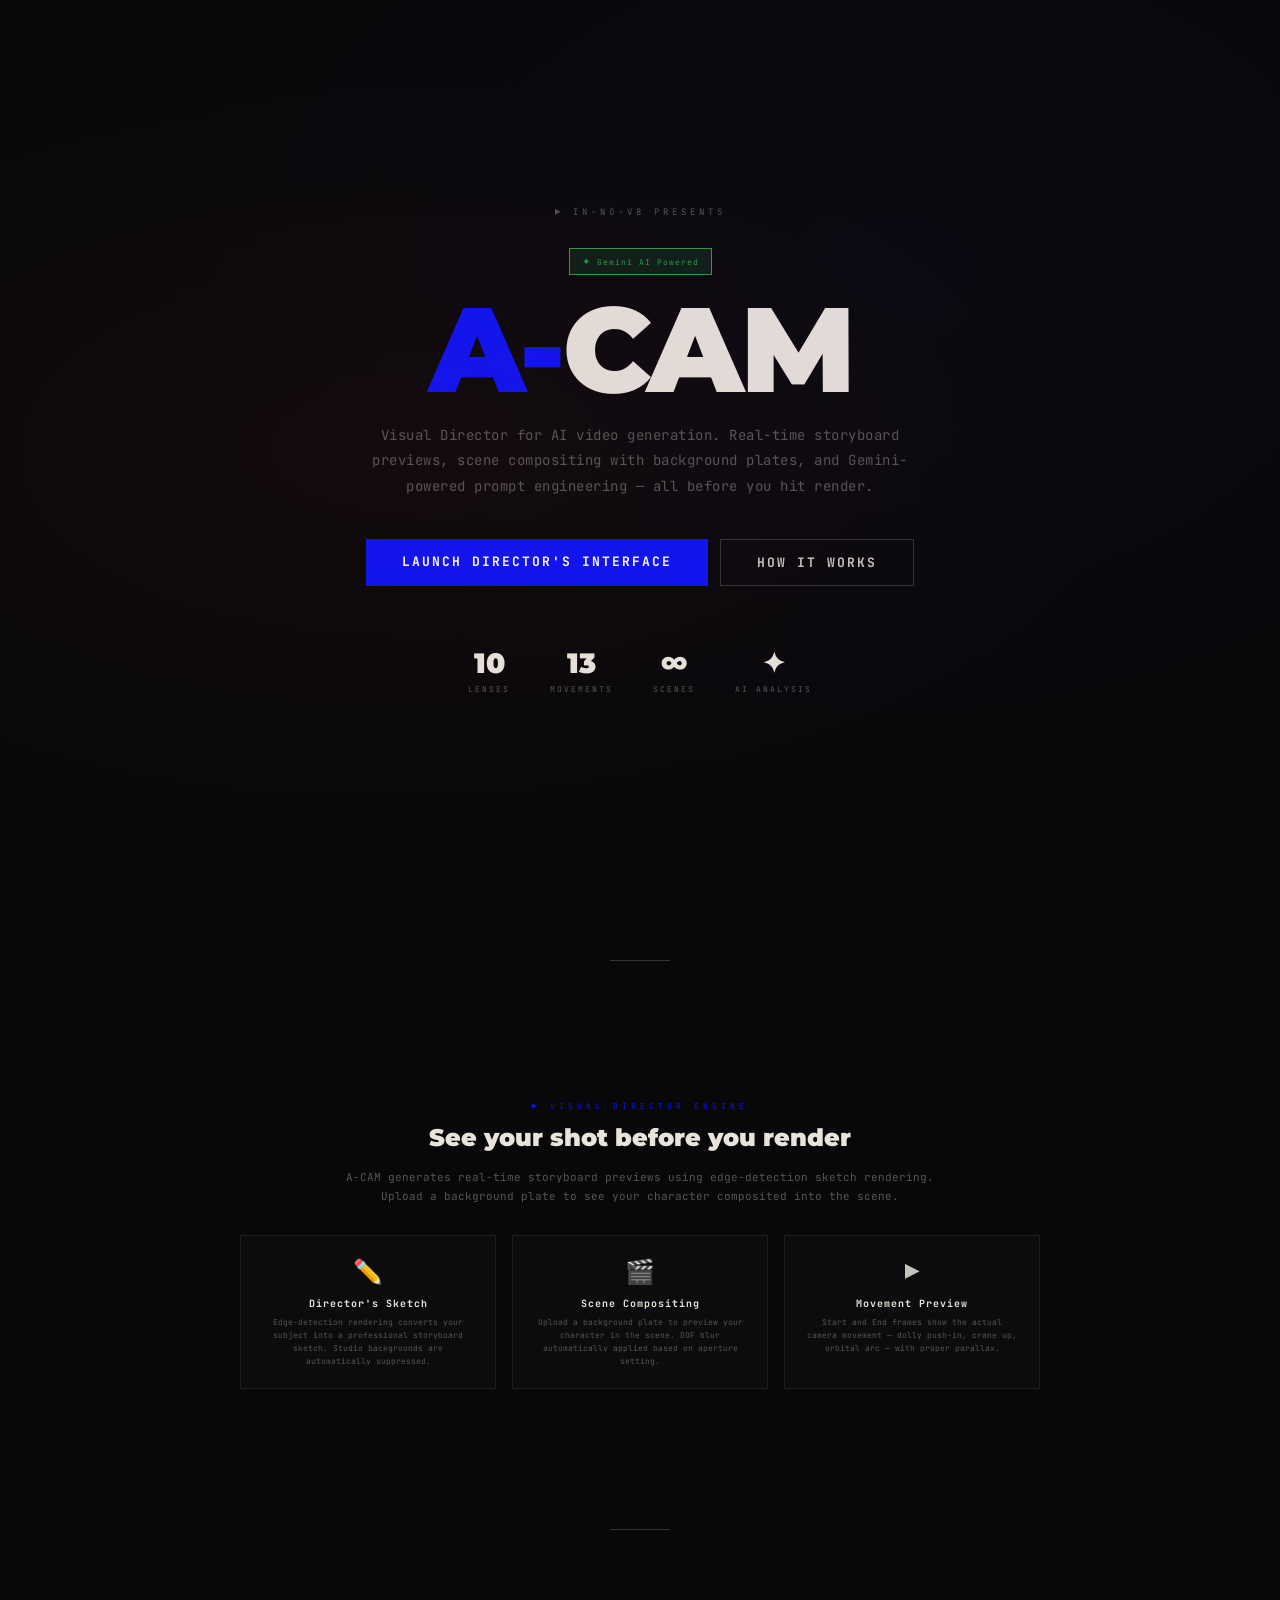
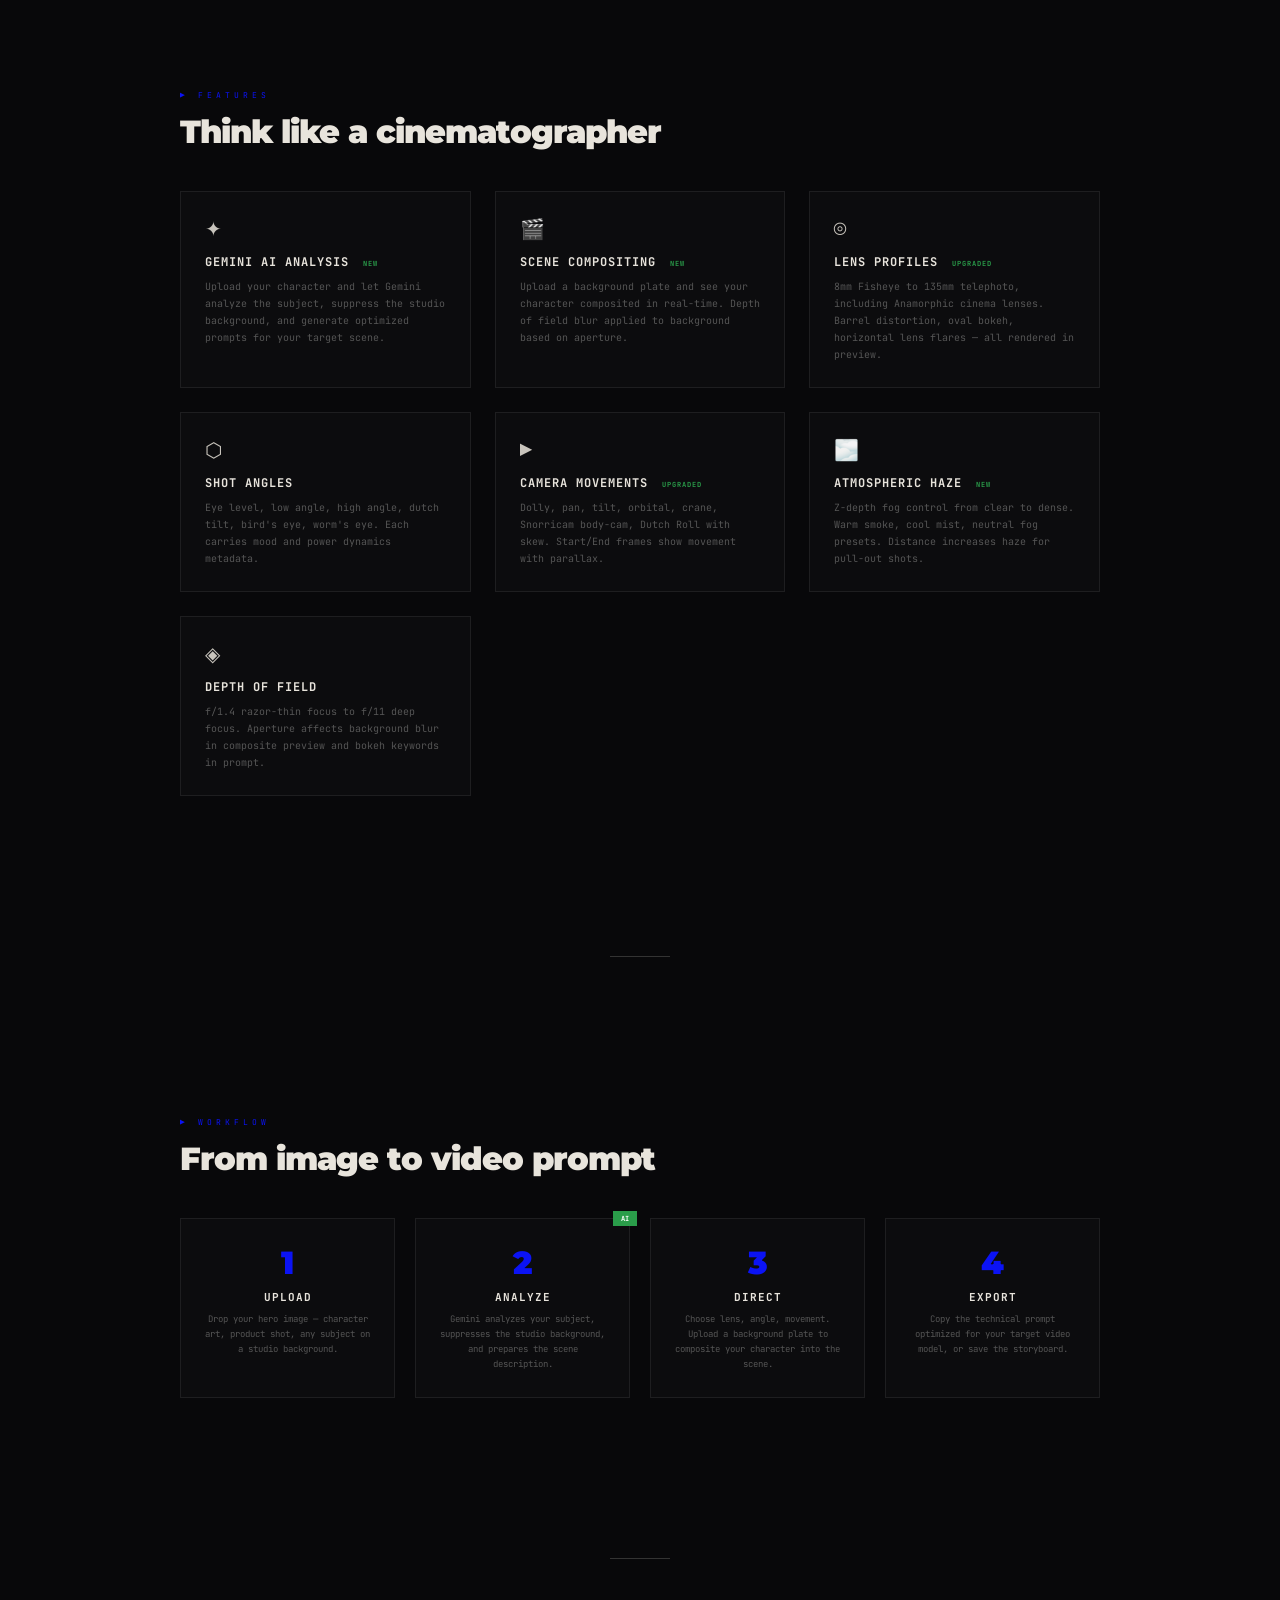
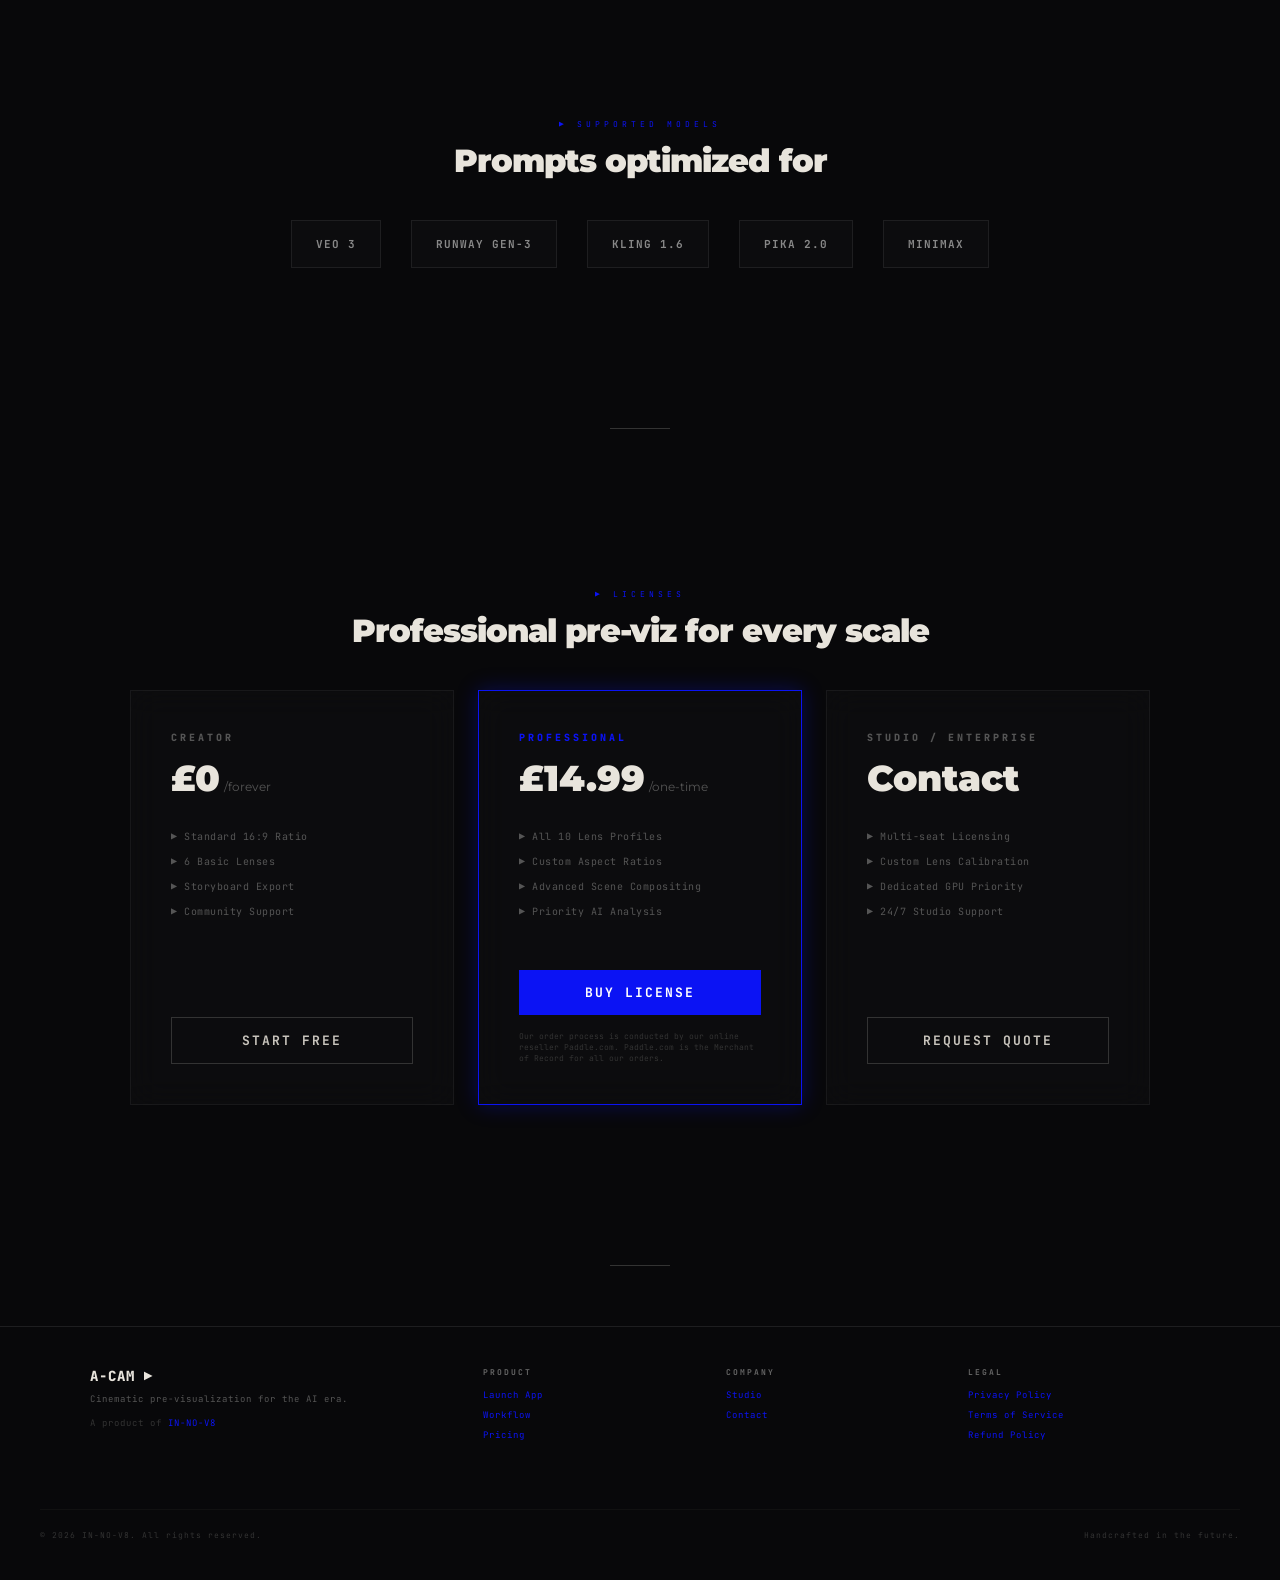
==== index.html @ ebfdf6c2 "SaaS Transition: Pricing, Legal Footer, and Neon Blue Rebrand" ====
<!DOCTYPE html>
<html lang="en">
<head>
<meta charset="UTF-8">
<meta name="viewport" content="width=device-width, initial-scale=1.0">
<title>A-CAM — Visual Director for AI Video</title>
<meta name="description" content="Director's interface for AI video generation. Real-time storyboard previews, scene compositing, and Gemini-powered prompt engineering for Veo 3, Runway, Kling.">
<meta property="og:title" content="A-CAM by in-no-v8">
<meta property="og:description" content="Visual Director for AI Video. Real-time storyboards, scene compositing, 6 lenses, 10 movements. Gemini-powered.">
<meta property="og:type" content="website">
<meta property="og:url" content="https://a-cam.in-no-v8.com">
<meta property="og:image" content="https://a-cam.in-no-v8.com/og-image.png">
<meta property="og:image:width" content="1200">
<meta property="og:image:height" content="630">
<meta name="twitter:card" content="summary_large_image">
<meta name="twitter:title" content="A-CAM — Visual Director for AI Video">
<meta name="twitter:description" content="Real-time storyboards, scene compositing, Gemini AI analysis.">
<meta name="twitter:image" content="https://a-cam.in-no-v8.com/og-image.png">
<link rel="icon" href="data:image/svg+xml,<svg xmlns='http://www.w3.org/2000/svg' viewBox='0 0 100 100'><rect width='100' height='100' fill='%230a0a0a'/><text x='50' y='68' text-anchor='middle' font-size='60' fill='%230b13f4'>▶</text></svg>">
<link href="https://fonts.googleapis.com/css2?family=JetBrains+Mono:wght@100;300;400;700;800&family=Montserrat:wght@400;700;800;900&family=Space+Grotesk:wght@300;400;700&display=swap" rel="stylesheet">
<style>
*{margin:0;padding:0;box-sizing:border-box}
:root{--bg:#08080a;--text:#c8c4bc;--accent:#0b13f4;--dim:#555;--success:#2a9d4a}
.glass {
  background: rgba(255, 255, 255, 0.02);
  backdrop-filter: blur(15px);
  -webkit-backdrop-filter: blur(15px);
  border: 1px solid rgba(255, 255, 255, 0.05);
}
.neon-glow {
  box-shadow: 0 0 20px rgba(11, 19, 244, 0.3);
}

body{background:var(--bg);color:var(--text);font-family:'JetBrains Mono',monospace;overflow-x:hidden}
a{color:inherit;text-decoration:none}

/* HERO */
.hero{min-height:100vh;display:flex;flex-direction:column;justify-content:center;align-items:center;text-align:center;padding:40px 20px;position:relative;overflow:hidden}
.hero::before{content:'';position:absolute;inset:0;background:radial-gradient(ellipse at 30% 50%,rgba(204,51,51,0.06) 0%,transparent 60%),radial-gradient(ellipse at 70% 30%,rgba(51,51,204,0.04) 0%,transparent 60%);pointer-events:none}
.hero-badge{font-size:9px;letter-spacing:4px;color:var(--dim);text-transform:uppercase;margin-bottom:30px}
.hero-title{font-family:'Montserrat',sans-serif;font-weight:900;font-size:clamp(48px,10vw,120px);line-height:0.9;letter-spacing:-3px;color:#e8e4dc;margin-bottom:20px;text-transform:uppercase}
.hero-title span{color:var(--accent)}
.hero-sub{font-size:14px;color:var(--dim);max-width:560px;line-height:1.8;margin-bottom:40px;letter-spacing:0.5px;padding:0 10px}
.hero-cta{display:flex;gap:12px;flex-wrap:wrap;justify-content:center}
.btn-primary{display:inline-block;background:var(--accent);color:#fff;padding:14px 36px;font-size:13px;font-weight:700;letter-spacing:2px;text-transform:uppercase;border:none;cursor:pointer;font-family:inherit;transition:background 0.2s}
.btn-primary:hover{background:#e44}
.btn-secondary{display:inline-block;background:transparent;color:var(--text);padding:14px 36px;font-size:13px;font-weight:700;letter-spacing:2px;text-transform:uppercase;border:1px solid #333;cursor:pointer;font-family:inherit;transition:border-color 0.2s}
.btn-secondary:hover{border-color:var(--accent)}
.hero-stats{display:flex;gap:40px;margin-top:60px;flex-wrap:wrap;justify-content:center}
.stat{text-align:center}
.stat-num{font-family:'Montserrat',sans-serif;font-weight:900;font-size:28px;color:#e8e4dc}
.stat-label{font-size:8px;letter-spacing:2px;color:var(--dim);text-transform:uppercase;margin-top:4px}

/* AI BADGE */
.ai-badge{display:inline-flex;align-items:center;gap:6px;background:rgba(42,157,74,0.15);border:1px solid var(--success);color:var(--success);padding:6px 12px;font-size:8px;letter-spacing:1px;margin-bottom:20px}
.ai-badge::before{content:'✦';font-size:10px}

/* FEATURES */
.features{padding:100px 40px;max-width:1000px;margin:0 auto}
.section-label{font-size:8px;letter-spacing:4px;color:var(--accent);text-transform:uppercase;margin-bottom:12px}
.section-title{font-family:'Montserrat',sans-serif;font-weight:900;font-size:32px;color:#e8e4dc;margin-bottom:40px;letter-spacing:-1px}
.feature-grid{display:grid;grid-template-columns:repeat(auto-fit,minmax(280px,1fr));gap:24px}
.feature{padding:24px;border:1px solid #1e1e20;background:#0c0c0e}
.feature-icon{font-size:20px;margin-bottom:12px}
.feature h3{font-size:12px;font-weight:700;letter-spacing:1px;color:#e8e4dc;margin-bottom:8px;text-transform:uppercase}
.feature p{font-size:10px;color:var(--dim);line-height:1.7}
.feature-new{color:var(--success);font-size:7px;letter-spacing:1px;margin-left:6px}

/* WORKFLOW */
.workflow{padding:100px 40px;max-width:1000px;margin:0 auto}
.workflow-steps{display:flex;gap:20px;flex-wrap:wrap;justify-content:center}
.workflow-step{flex:1;min-width:200px;max-width:240px;text-align:center;padding:24px;border:1px solid #1e1e20;background:#0c0c0e;position:relative}
.step-num{font-family:'Montserrat',sans-serif;font-weight:900;font-size:32px;color:var(--accent);margin-bottom:8px}
.step-title{font-size:11px;font-weight:700;letter-spacing:1px;color:#e8e4dc;margin-bottom:8px;text-transform:uppercase}
.step-desc{font-size:9px;color:var(--dim);line-height:1.7}
.step-ai{position:absolute;top:-8px;right:-8px;background:var(--success);color:#fff;padding:3px 8px;font-size:7px;font-weight:700}

/* PREVIEW SECTION */
.preview{padding:80px 40px;max-width:1100px;margin:0 auto;text-align:center}
.preview-title{font-family:'Montserrat',sans-serif;font-weight:900;font-size:24px;color:#e8e4dc;margin-bottom:16px}
.preview-desc{font-size:11px;color:var(--dim);max-width:600px;margin:0 auto 30px;line-height:1.7}
.preview-grid{display:grid;grid-template-columns:repeat(3,1fr);gap:16px;max-width:800px;margin:0 auto}
.preview-card{background:#0c0c0e;border:1px solid #1e1e20;padding:20px;text-align:center}
.preview-card-icon{font-size:24px;margin-bottom:10px}
.preview-card h4{font-size:10px;color:#e8e4dc;letter-spacing:1px;margin-bottom:6px}
.preview-card p{font-size:8px;color:var(--dim);line-height:1.6}

/* MODELS */
.models{padding:100px 40px;max-width:800px;margin:0 auto;text-align:center}
.model-logos{display:flex;gap:30px;justify-content:center;flex-wrap:wrap;margin-top:30px}
.model-logo{padding:16px 24px;border:1px solid #1e1e20;background:#0c0c0e;font-size:11px;font-weight:700;letter-spacing:1px;color:#888}
.model-logo:hover{border-color:var(--accent);color:#e8e4dc}

/* FOOTER */
.footer{padding:40px;text-align:center;border-top:1px solid #1e1e20;font-size:9px;color:var(--dim);letter-spacing:1px}
.footer a{color:var(--accent)}
.divider{width:60px;height:1px;background:#333;margin:60px auto}

/* DESKTOP NOTE */
.desktop-note{display:none;background:#1a1a1c;border:1px solid var(--accent);padding:12px 20px;margin:10px 20px 0;text-align:center;font-size:9px;color:var(--dim);line-height:1.6}
.desktop-note b{color:var(--accent)}

/* MOBILE */
@media(max-width:768px){
  .hero{padding:30px 16px;min-height:90vh}
  .hero-title{letter-spacing:-2px;margin-bottom:16px}
  .hero-sub{font-size:12px;line-height:1.7;margin-bottom:30px}
  .hero-cta{flex-direction:column;width:100%;padding:0 20px}
  .btn-primary,.btn-secondary{width:100%;text-align:center;padding:14px 20px;font-size:12px}
  .hero-stats{gap:24px;margin-top:40px}
  .stat-num{font-size:22px}
  .features,.workflow,.models,.preview{padding:60px 20px}
  .section-title,.preview-title{font-size:24px;margin-bottom:24px}
  .feature-grid{grid-template-columns:1fr;gap:16px}
  .feature{padding:18px}
  .workflow-steps{flex-direction:column;align-items:center}
  .workflow-step{max-width:100%;width:100%}
  .preview-grid{grid-template-columns:1fr;gap:12px}
  .footer{padding:30px 20px}
  .divider{margin:40px auto}
  .desktop-note{display:block}
}
</style>
</head>
<body>

<section class="hero">
  <div class="hero-badge">▶ in-no-v8 presents</div>
  <div class="ai-badge">Gemini AI Powered</div>
  <h1 class="hero-title"><span>A-</span>CAM</h1>
  <p class="hero-sub">Visual Director for AI video generation. Real-time storyboard previews, scene compositing with background plates, and Gemini-powered prompt engineering — all before you hit render.</p>
  <div class="hero-cta">
    <a href="app.html" class="btn-primary">Launch Director's Interface</a>
    <a href="https://in-no-v8.com/guide/index.html" target="_blank" rel="noopener noreferrer" class="btn-secondary">How It Works</a>
  </div>
  <div class="desktop-note">
    <b>▶ Desktop recommended</b> — A-CAM's interface requires a desktop browser for precise cinematography controls.
  </div>
  <div class="hero-stats">
    <div class="stat"><div class="stat-num">10</div><div class="stat-label">Lenses</div></div>
    <div class="stat"><div class="stat-num">13</div><div class="stat-label">Movements</div></div>
    <div class="stat"><div class="stat-num">∞</div><div class="stat-label">Scenes</div></div>
    <div class="stat"><div class="stat-num">✦</div><div class="stat-label">AI Analysis</div></div>
  </div>
</section>

<div class="divider"></div>

<!-- NEW: VISUAL PREVIEW SECTION -->
<section class="preview">
  <div class="section-label">▶ Visual Director Engine</div>
  <div class="preview-title">See your shot before you render</div>
  <p class="preview-desc">A-CAM generates real-time storyboard previews using edge-detection sketch rendering. Upload a background plate to see your character composited into the scene.</p>
  <div class="preview-grid">
    <div class="preview-card glass">
      <div class="preview-card-icon">✏️</div>
      <h4>Director's Sketch</h4>
      <p>Edge-detection rendering converts your subject into a professional storyboard sketch. Studio backgrounds are automatically suppressed.</p>
    </div>
    <div class="preview-card glass">
      <div class="preview-card-icon">🎬</div>
      <h4>Scene Compositing</h4>
      <p>Upload a background plate to preview your character in the scene. DOF blur automatically applied based on aperture setting.</p>
    </div>
    <div class="preview-card glass">
      <div class="preview-card-icon">▶</div>
      <h4>Movement Preview</h4>
      <p>Start and End frames show the actual camera movement — dolly push-in, crane up, orbital arc — with proper parallax.</p>
    </div>
  </div>
</section>

<div class="divider"></div>

<section class="features">
  <div class="section-label">▶ Features</div>
  <h2 class="section-title">Think like a cinematographer</h2>
  <div class="feature-grid">
    <div class="feature glass">
      <div class="feature-icon">✦</div>
      <h3>Gemini AI Analysis <span class="feature-new">NEW</span></h3>
      <p>Upload your character and let Gemini analyze the subject, suppress the studio background, and generate optimized prompts for your target scene.</p>
    </div>
    <div class="feature glass">
      <div class="feature-icon">🎬</div>
      <h3>Scene Compositing <span class="feature-new">NEW</span></h3>
      <p>Upload a background plate and see your character composited in real-time. Depth of field blur applied to background based on aperture.</p>
    </div>
    <div class="feature glass">
      <div class="feature-icon">◎</div>
      <h3>Lens Profiles <span class="feature-new">UPGRADED</span></h3>
      <p>8mm Fisheye to 135mm telephoto, including Anamorphic cinema lenses. Barrel distortion, oval bokeh, horizontal lens flares — all rendered in preview.</p>
    </div>
    <div class="feature glass">
      <div class="feature-icon">⬡</div>
      <h3>Shot Angles</h3>
      <p>Eye level, low angle, high angle, dutch tilt, bird's eye, worm's eye. Each carries mood and power dynamics metadata.</p>
    </div>
    <div class="feature glass">
      <div class="feature-icon">▶</div>
      <h3>Camera Movements <span class="feature-new">UPGRADED</span></h3>
      <p>Dolly, pan, tilt, orbital, crane, Snorricam body-cam, Dutch Roll with skew. Start/End frames show movement with parallax.</p>
    </div>
    <div class="feature glass">
      <div class="feature-icon">🌫️</div>
      <h3>Atmospheric Haze <span class="feature-new">NEW</span></h3>
      <p>Z-depth fog control from clear to dense. Warm smoke, cool mist, neutral fog presets. Distance increases haze for pull-out shots.</p>
    </div>
    <div class="feature glass">
      <div class="feature-icon">◈</div>
      <h3>Depth of Field</h3>
      <p>f/1.4 razor-thin focus to f/11 deep focus. Aperture affects background blur in composite preview and bokeh keywords in prompt.</p>
    </div>
  </div>
</section>

<div class="divider"></div>

<section class="workflow" id="workflow">
  <div class="section-label">▶ Workflow</div>
  <h2 class="section-title">From image to video prompt</h2>
  <div class="workflow-steps">
    <div class="workflow-step glass">
      <div class="step-num">1</div>
      <div class="step-title">Upload</div>
      <div class="step-desc">Drop your hero image — character art, product shot, any subject on a studio background.</div>
    </div>
    <div class="workflow-step glass">
      <div class="step-ai">AI</div>
      <div class="step-num">2</div>
      <div class="step-title">Analyze</div>
      <div class="step-desc">Gemini analyzes your subject, suppresses the studio background, and prepares the scene description.</div>
    </div>
    <div class="workflow-step glass">
      <div class="step-num">3</div>
      <div class="step-title">Direct</div>
      <div class="step-desc">Choose lens, angle, movement. Upload a background plate to composite your character into the scene.</div>
    </div>
    <div class="workflow-step glass">
      <div class="step-num">4</div>
      <div class="step-title">Export</div>
      <div class="step-desc">Copy the technical prompt optimized for your target video model, or save the storyboard.</div>
    </div>
  </div>
</section>

<div class="divider"></div>

<section class="models">
  <div class="section-label">▶ Supported Models</div>
  <h2 class="section-title">Prompts optimized for</h2>
  <div class="model-logos">
    <div class="model-logo">VEO 3</div>
    <div class="model-logo">RUNWAY GEN-3</div>
    <div class="model-logo">KLING 1.6</div>
    <div class="model-logo">PIKA 2.0</div>
    <div class="model-logo">MINIMAX</div>
  </div>
</section>

<div class="divider"></div>

<!-- PRICING & LICENSES -->
<section class="pricing" id="pricing">
  <div class="section-label">▶ Licenses</div>
  <h2 class="section-title">Professional pre-viz for every scale</h2>
  <div class="pricing-grid">
    <!-- CREATOR -->
    <div class="pricing-card glass">
      <div class="price-tier">Creator</div>
      <div class="price-value">£0<span>/forever</span></div>
      <ul class="price-features">
        <li>▶ Standard 16:9 Ratio</li>
        <li>▶ 6 Basic Lenses</li>
        <li>▶ Storyboard Export</li>
        <li>▶ Community Support</li>
      </ul>
      <a href="app.html" class="btn-secondary" style="width:100%; text-align:center">Start Free</a>
    </div>

    <!-- PROFESSIONAL -->
    <div class="pricing-card glass neon-glow" style="border-color: var(--accent)">
      <div class="price-tier" style="color: var(--accent)">Professional</div>
      <div class="price-value">£14.99<span>/one-time</span></div>
      <ul class="price-features">
        <li>▶ All 10 Lens Profiles</li>
        <li>▶ Custom Aspect Ratios</li>
        <li>▶ Advanced Scene Compositing</li>
        <li>▶ Priority AI Analysis</li>
      </ul>
      <a href="#" class="btn-primary" style="width:100%; text-align:center">Buy License</a>
      <p class="mor-disclosure">Our order process is conducted by our online reseller Paddle.com. Paddle.com is the Merchant of Record for all our orders.</p>
    </div>

    <!-- STUDIO -->
    <div class="pricing-card glass">
      <div class="price-tier">Studio / Enterprise</div>
      <div class="price-value">Contact</div>
      <ul class="price-features">
        <li>▶ Multi-seat Licensing</li>
        <li>▶ Custom Lens Calibration</li>
        <li>▶ Dedicated GPU Priority</li>
        <li>▶ 24/7 Studio Support</li>
      </ul>
      <a href="mailto:studio@in-no-v8.com" class="btn-secondary" style="width:100%; text-align:center">Request Quote</a>
    </div>
  </div>
</section>

<style>
.pricing{padding:100px 40px;max-width:1100px;margin:0 auto;text-align:center}
.pricing-grid{display:grid;grid-template-columns:repeat(3,1fr);gap:24px;margin-top:40px}
.pricing-card{padding:40px;text-align:left;display:flex;flex-direction:column;transition:transform 0.3s ease}
.pricing-card:hover{transform:translateY(-10px)}
.price-tier{font-size:10px;letter-spacing:3px;text-transform:uppercase;margin-bottom:12px;font-weight:800;color:var(--dim)}
.price-value{font-family:'Montserrat',sans-serif;font-weight:900;font-size:36px;color:#e8e4dc;margin-bottom:30px}
.price-value span{font-size:12px;color:var(--dim);font-weight:400;margin-left:4px}
.price-features{list-style:none;margin-bottom:40px;flex:1}
.price-features li{font-size:10px;color:var(--dim);margin-bottom:12px;letter-spacing:0.5px}
.mor-disclosure{font-size:8px;color:#333;margin-top:16px;line-height:1.4;letter-spacing:0}
@media(max-width:768px){
  .pricing-grid{grid-template-columns:1fr;gap:20px}
}
</style>

<div class="divider"></div>

<footer class="footer">
  <div class="footer-content" style="max-width:1100px; margin:0 auto; display:grid; grid-template-columns:1fr 2fr; gap:40px; text-align:left">
    <div class="footer-brand">
      <p style="margin-bottom:8px; font-weight:900; color:#e8e4dc; font-size:14px">A-CAM <span>▶</span></p>
      <p style="margin-bottom:12px">Cinematic pre-visualization for the AI era.</p>
      <p style="color:#333">A product of <a href="https://www.in-no-v8.com" style="color:var(--accent)">IN-NO-V8</a></p>
    </div>
    <div class="footer-links" style="display:grid; grid-template-columns:repeat(3,1fr); gap:20px">
      <div class="link-group">
        <h5 style="color:#666; text-transform:uppercase; font-size:8px; letter-spacing:2px; margin-bottom:12px">Product</h5>
        <ul style="list-style:none; font-size:9px">
          <li style="margin-bottom:8px"><a href="app.html">Launch App</a></li>
          <li style="margin-bottom:8px"><a href="#workflow">Workflow</a></li>
          <li style="margin-bottom:8px"><a href="#pricing">Pricing</a></li>
        </ul>
      </div>
      <div class="link-group">
        <h5 style="color:#666; text-transform:uppercase; font-size:8px; letter-spacing:2px; margin-bottom:12px">Company</h5>
        <ul style="list-style:none; font-size:9px">
          <li style="margin-bottom:8px"><a href="https://in-no-v8.com">Studio</a></li>
          <li style="margin-bottom:8px"><a href="mailto:hello@in-no-v8.com">Contact</a></li>
        </ul>
      </div>
      <div class="link-group">
        <h5 style="color:#666; text-transform:uppercase; font-size:8px; letter-spacing:2px; margin-bottom:12px">Legal</h5>
        <ul style="list-style:none; font-size:9px">
          <li style="margin-bottom:8px"><a href="legal/privacy.html">Privacy Policy</a></li>
          <li style="margin-bottom:8px"><a href="legal/terms.html">Terms of Service</a></li>
          <li style="margin-bottom:8px"><a href="legal/refund.html">Refund Policy</a></li>
        </ul>
      </div>
    </div>
  </div>
  <div class="footer-bottom" style="margin-top:60px; padding-top:20px; border-top:1px solid #111; color:#333; font-size:8px; display:flex; justify-content:space-between; align-items:center">
    <p>© 2026 IN-NO-V8. All rights reserved.</p>
    <p>Handcrafted in the future.</p>
  </div>
</footer>


<script data-goatcounter="https://innov8.goatcounter.com/count" async src="//gc.zgo.at/count.js"></script>
</body>
</html>
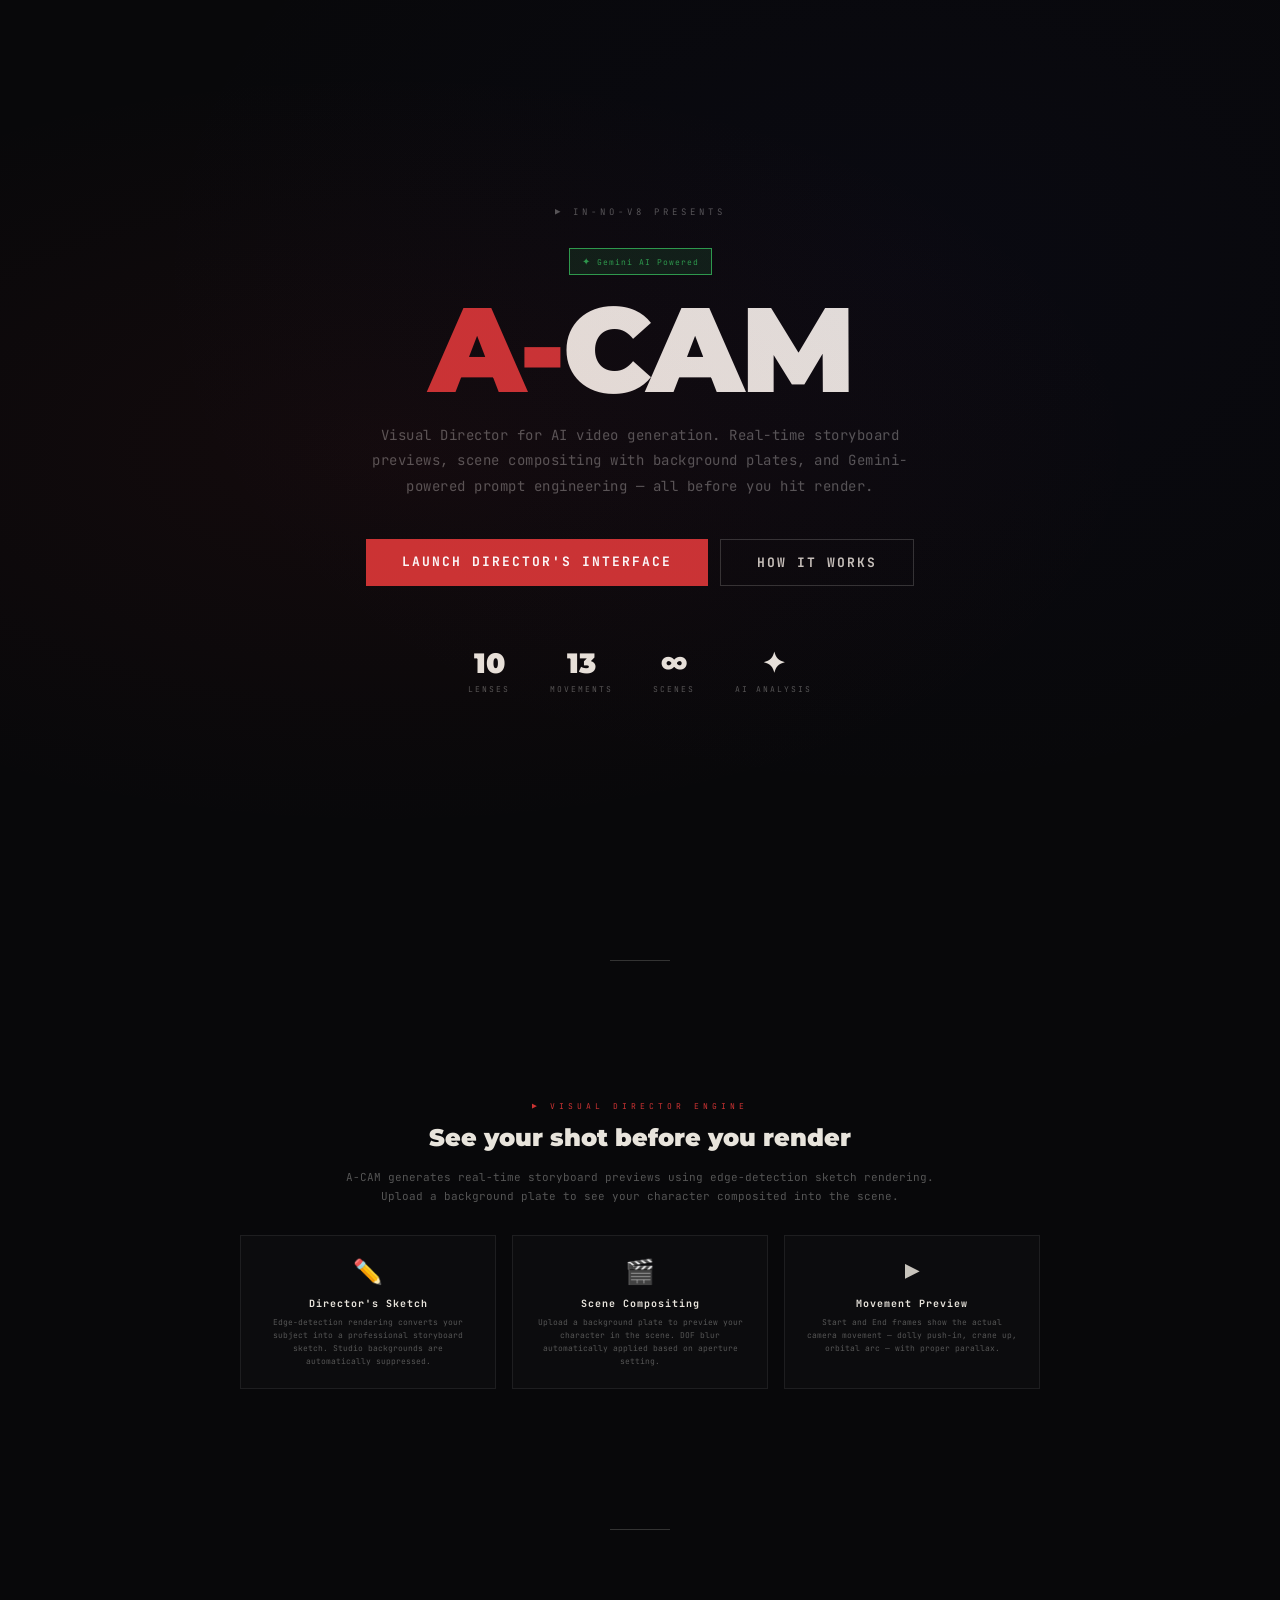
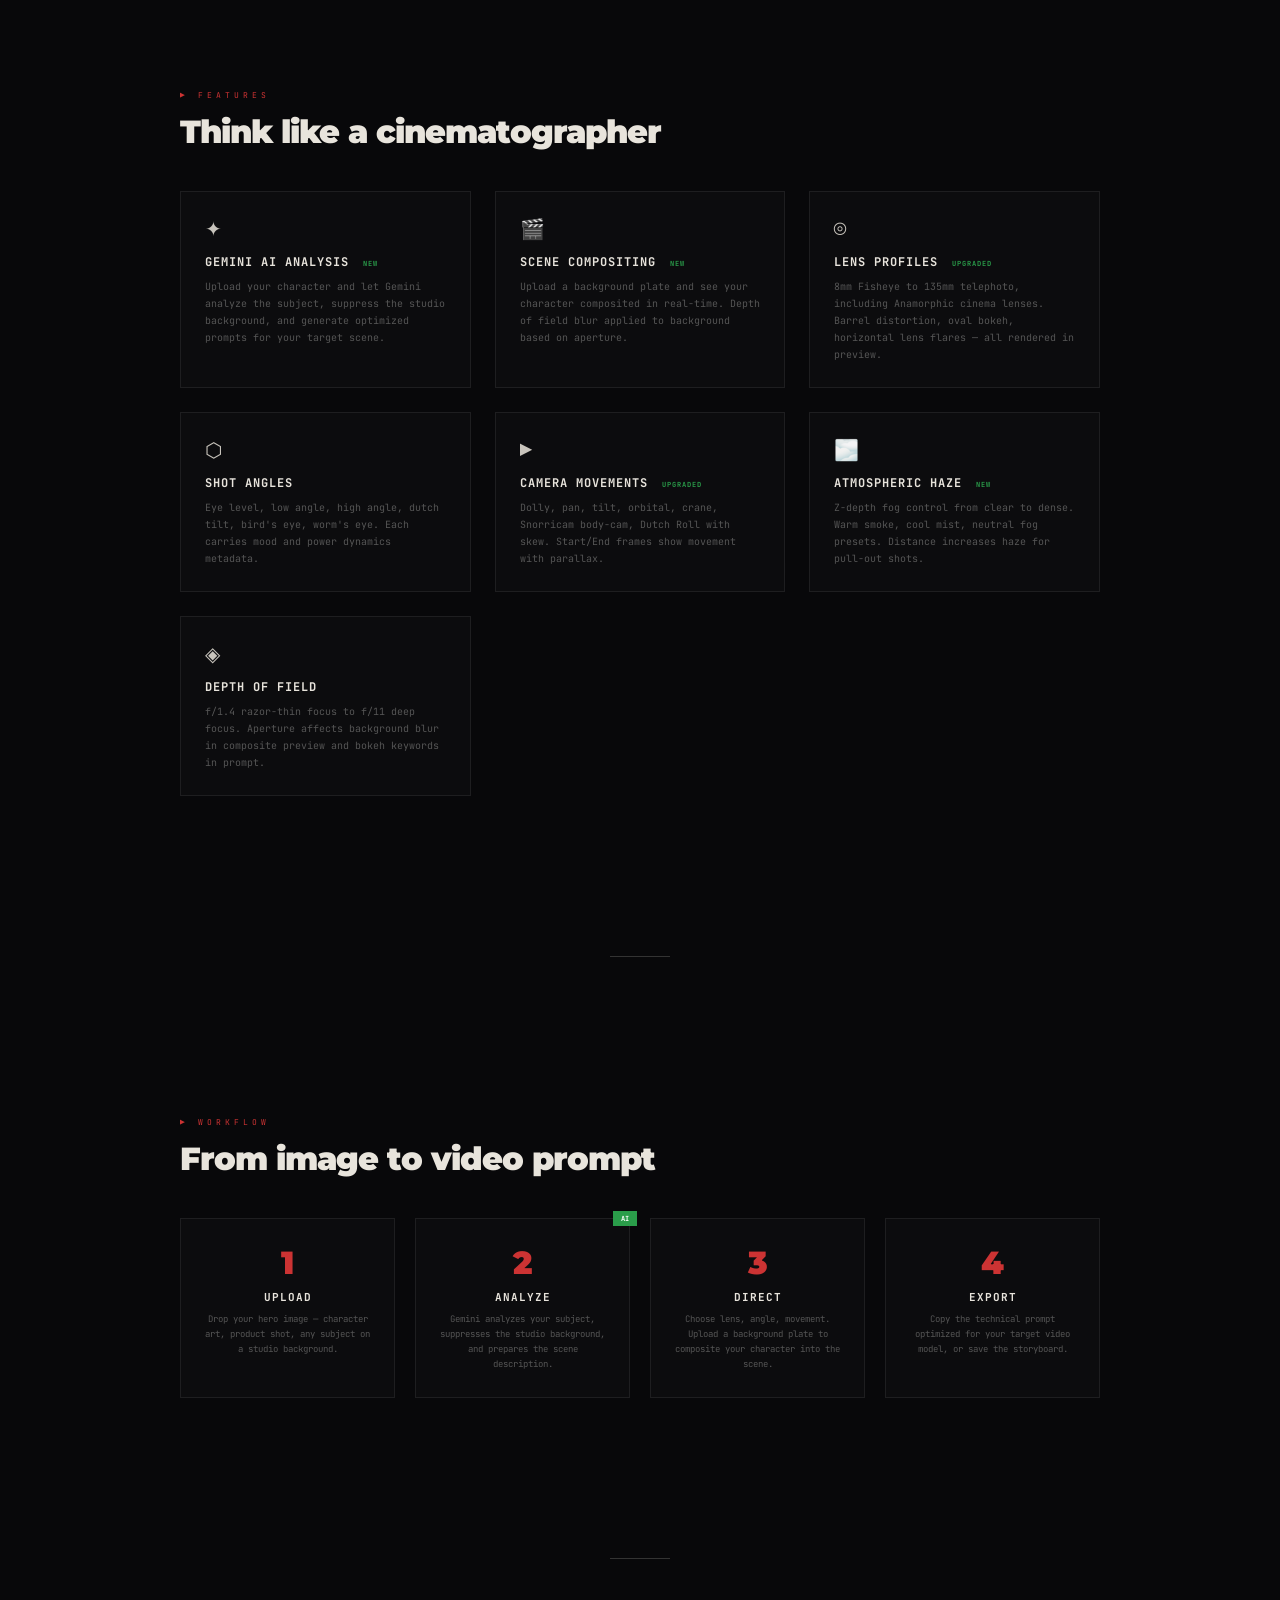
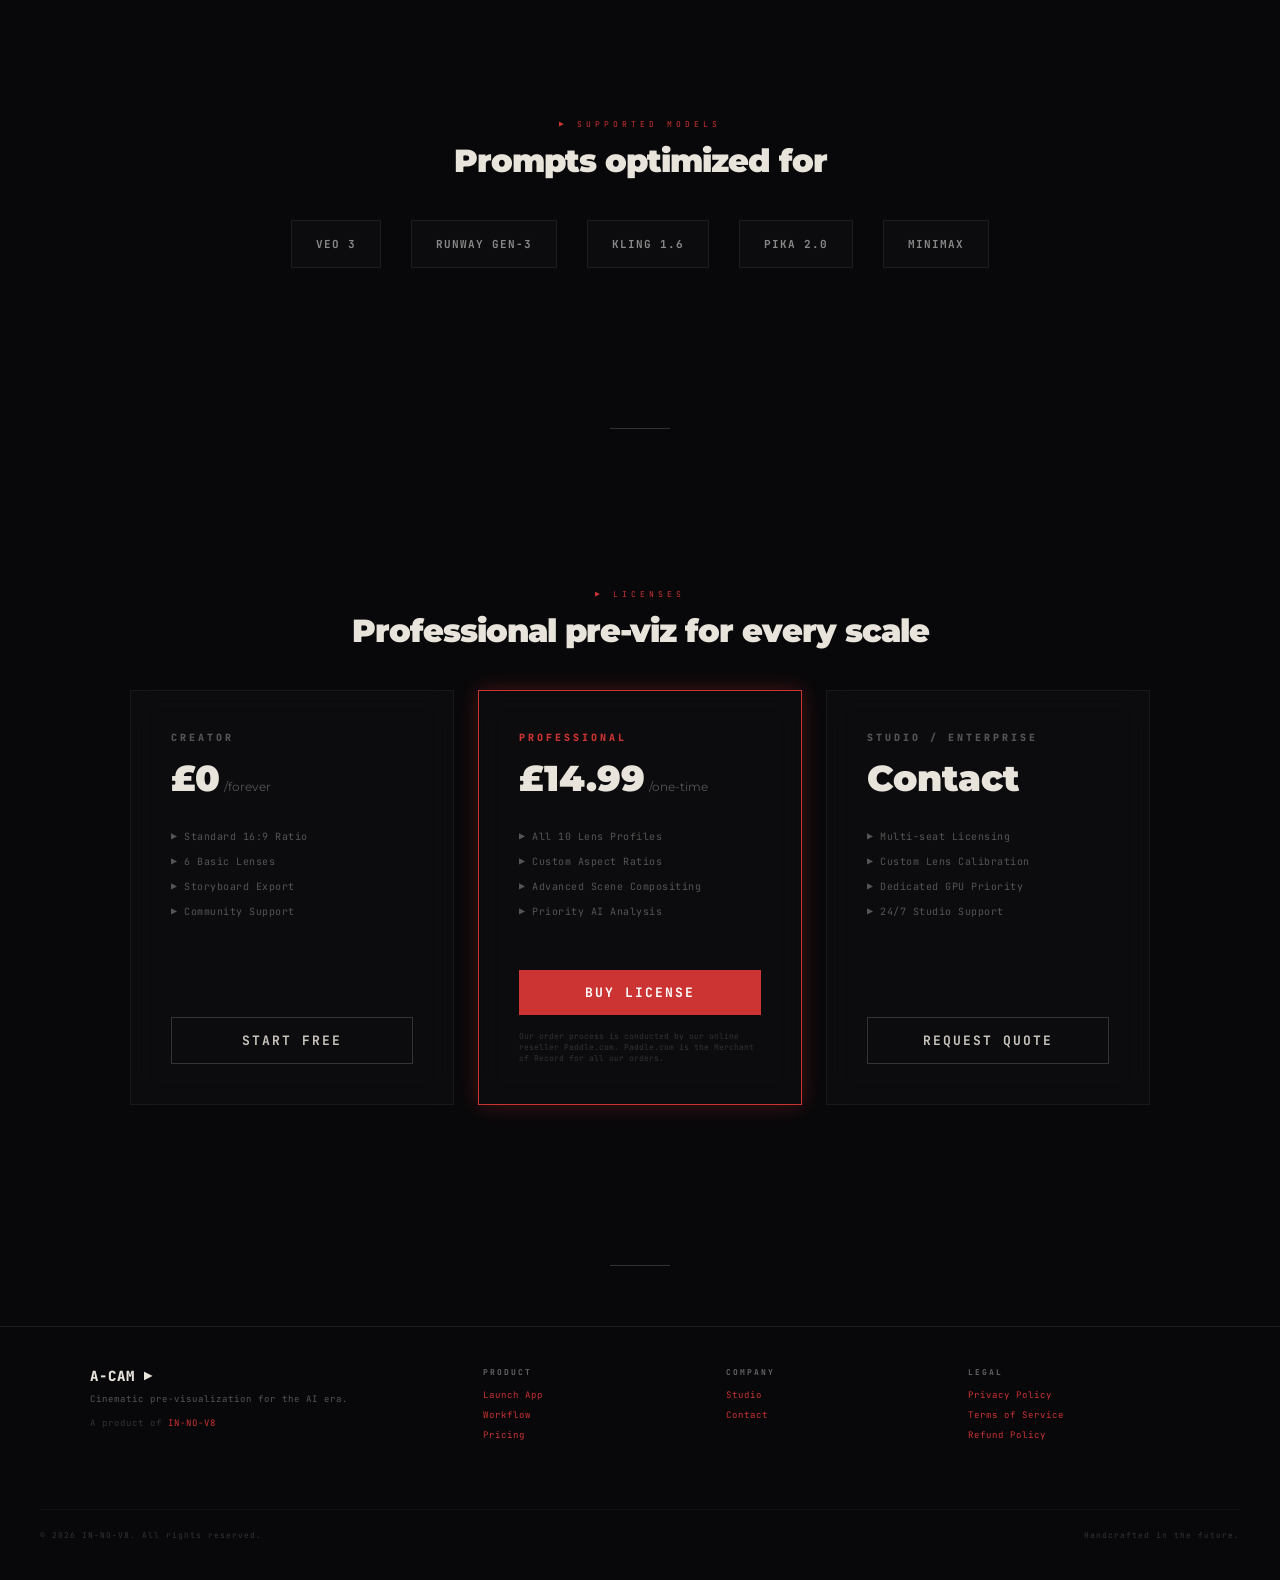
==== commit 8f9dd3e4: "Revert accent color to cinematic red and update contact email to stephen@in-no-v8.com" ====
--- a/index.html
+++ b/index.html
@@ -16,11 +16,11 @@
 <meta name="twitter:title" content="A-CAM — Visual Director for AI Video">
 <meta name="twitter:description" content="Real-time storyboards, scene compositing, Gemini AI analysis.">
 <meta name="twitter:image" content="https://a-cam.in-no-v8.com/og-image.png">
-<link rel="icon" href="data:image/svg+xml,<svg xmlns='http://www.w3.org/2000/svg' viewBox='0 0 100 100'><rect width='100' height='100' fill='%230a0a0a'/><text x='50' y='68' text-anchor='middle' font-size='60' fill='%230b13f4'>▶</text></svg>">
+<link rel="icon" href="data:image/svg+xml,<svg xmlns='http://www.w3.org/2000/svg' viewBox='0 0 100 100'><rect width='100' height='100' fill='%230a0a0a'/><text x='50' y='68' text-anchor='middle' font-size='60' fill='%23cc3333'>▶</text></svg>">
 <link href="https://fonts.googleapis.com/css2?family=JetBrains+Mono:wght@100;300;400;700;800&family=Montserrat:wght@400;700;800;900&family=Space+Grotesk:wght@300;400;700&display=swap" rel="stylesheet">
 <style>
 *{margin:0;padding:0;box-sizing:border-box}
-:root{--bg:#08080a;--text:#c8c4bc;--accent:#0b13f4;--dim:#555;--success:#2a9d4a}
+:root{--bg:#08080a;--text:#c8c4bc;--accent:#c33;--dim:#555;--success:#2a9d4a}
 .glass {
   background: rgba(255, 255, 255, 0.02);
   backdrop-filter: blur(15px);
@@ -28,7 +28,7 @@
   border: 1px solid rgba(255, 255, 255, 0.05);
 }
 .neon-glow {
-  box-shadow: 0 0 20px rgba(11, 19, 244, 0.3);
+  box-shadow: 0 0 20px rgba(204, 51, 51, 0.3);
 }
 
 body{background:var(--bg);color:var(--text);font-family:'JetBrains Mono',monospace;overflow-x:hidden}
@@ -345,7 +345,7 @@
         <h5 style="color:#666; text-transform:uppercase; font-size:8px; letter-spacing:2px; margin-bottom:12px">Company</h5>
         <ul style="list-style:none; font-size:9px">
           <li style="margin-bottom:8px"><a href="https://in-no-v8.com">Studio</a></li>
-          <li style="margin-bottom:8px"><a href="mailto:hello@in-no-v8.com">Contact</a></li>
+          <li style="margin-bottom:8px"><a href="mailto:stephen@in-no-v8.com">Contact</a></li>
         </ul>
       </div>
       <div class="link-group">
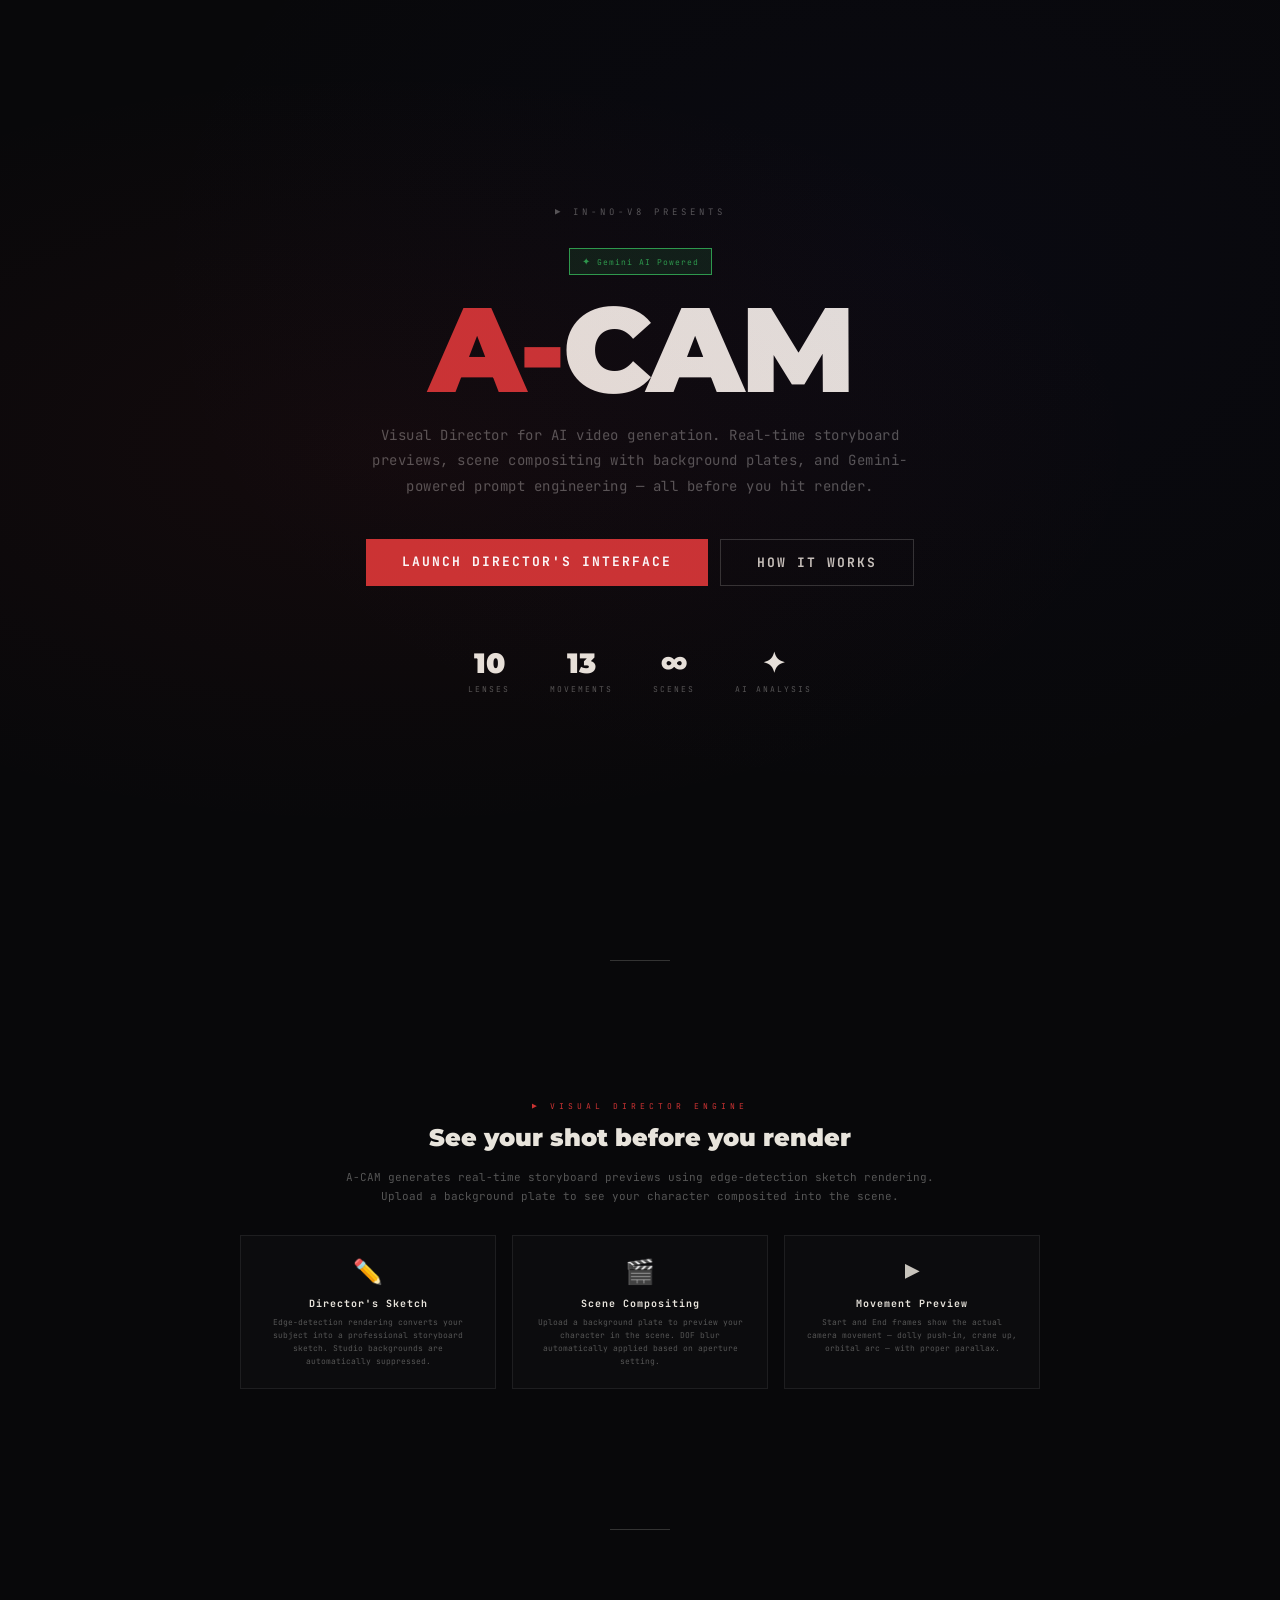
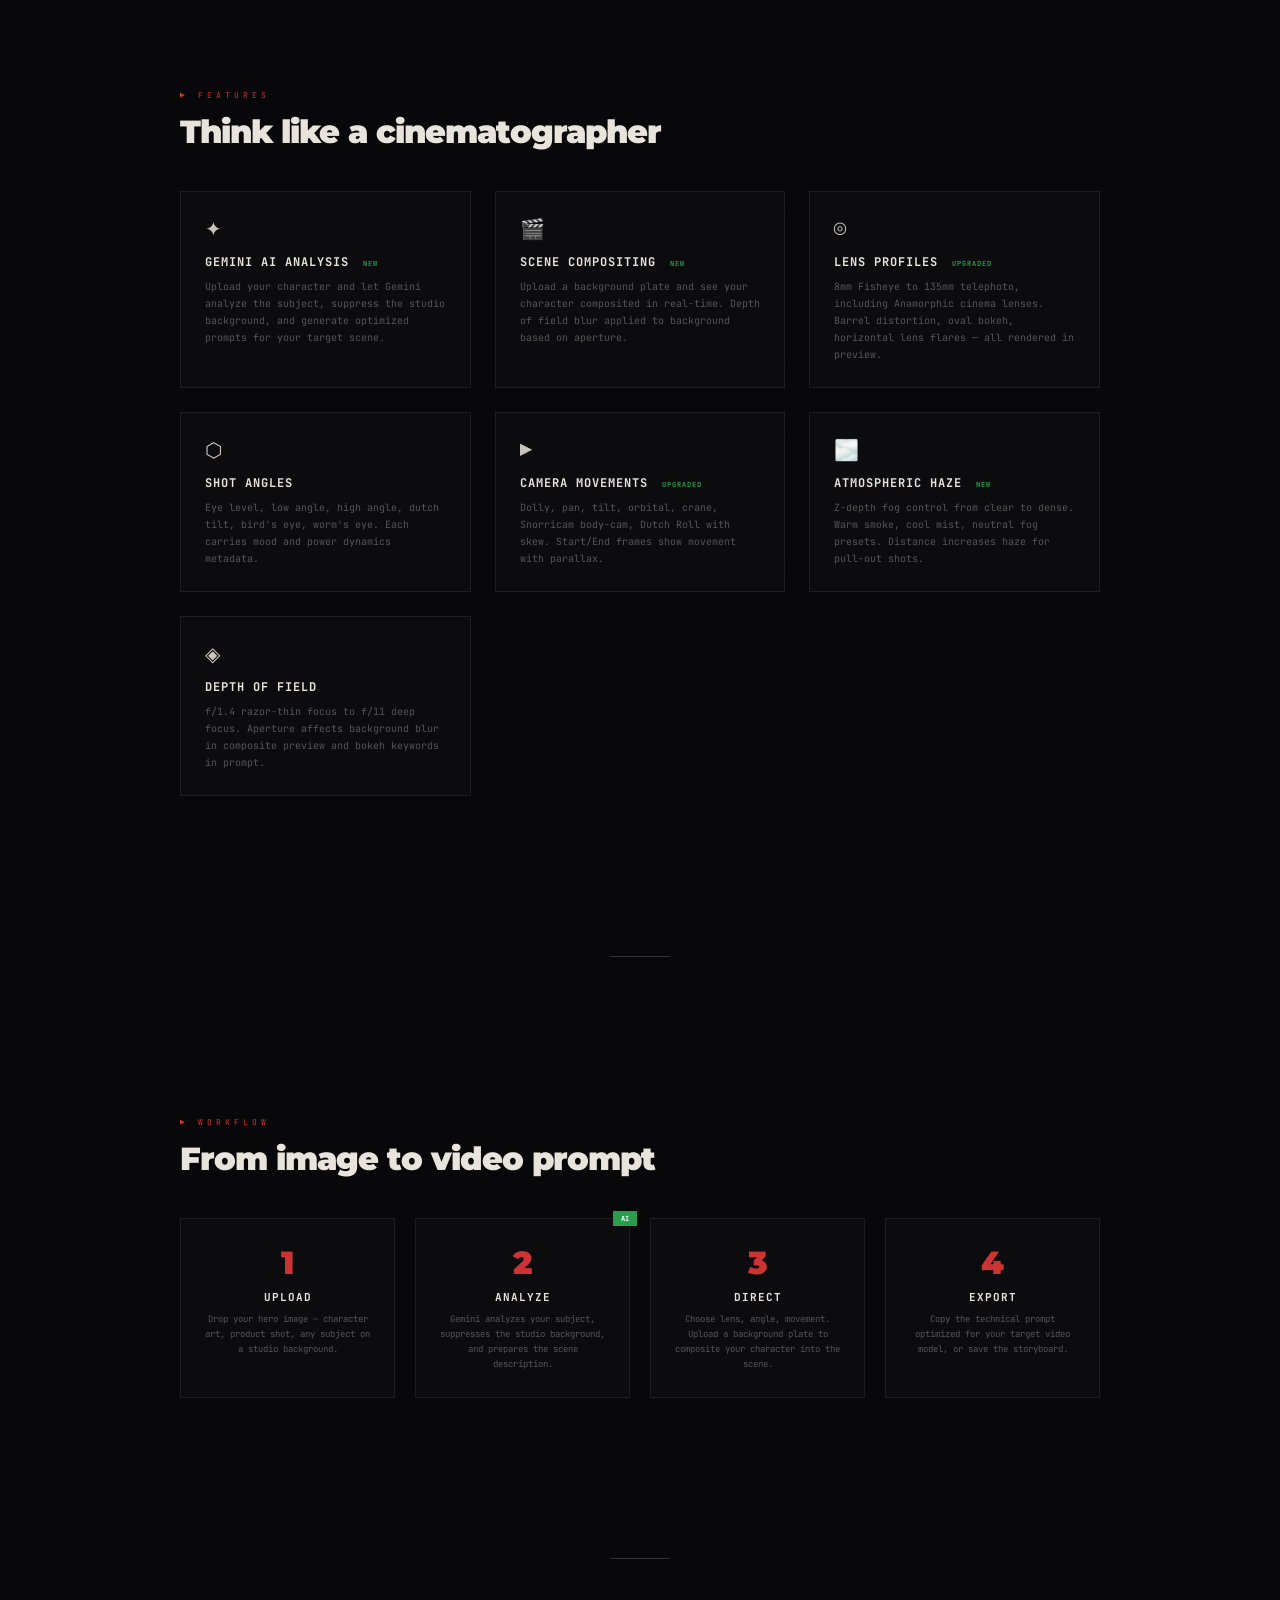
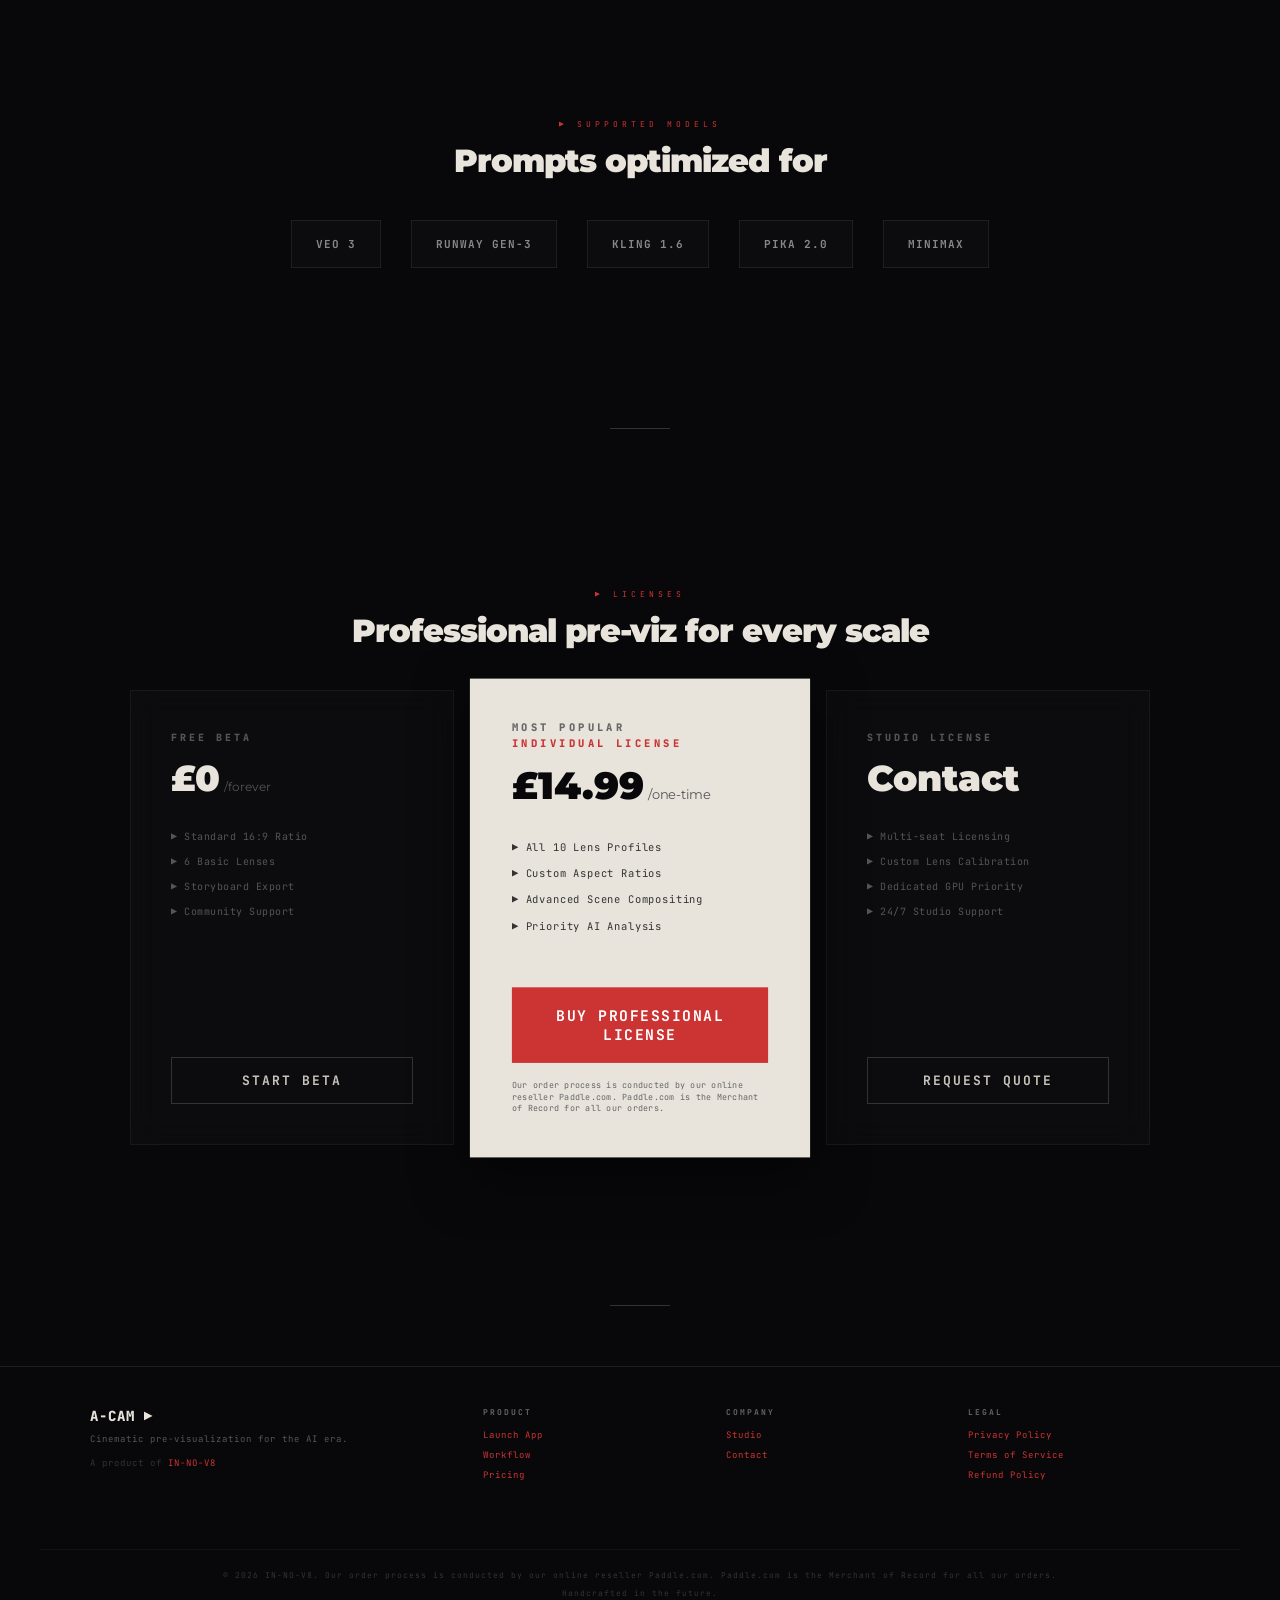
==== commit f1f6f3f2: "Compliance: Finalized Paddle MoR audit requirements (Legal Name, Refund Waiver, Production Tool bran" ====
--- a/index.html
+++ b/index.html
@@ -3,8 +3,8 @@
 <head>
 <meta charset="UTF-8">
 <meta name="viewport" content="width=device-width, initial-scale=1.0">
-<title>A-CAM — Visual Director for AI Video</title>
-<meta name="description" content="Director's interface for AI video generation. Real-time storyboard previews, scene compositing, and Gemini-powered prompt engineering for Veo 3, Runway, Kling.">
+<title>A-CAM — Professional AI Video Production Tool</title>
+<meta name="description" content="Professional cinematography production tool for AI video generation. Real-time storyboard previews, scene compositing, and Gemini-powered prompt engineering for studio workflows.">
 <meta property="og:title" content="A-CAM by in-no-v8">
 <meta property="og:description" content="Visual Director for AI Video. Real-time storyboards, scene compositing, 6 lenses, 10 movements. Gemini-powered.">
 <meta property="og:type" content="website">
@@ -265,9 +265,9 @@
   <div class="section-label">▶ Licenses</div>
   <h2 class="section-title">Professional pre-viz for every scale</h2>
   <div class="pricing-grid">
-    <!-- CREATOR -->
+    <!-- TIER 1: FREE BETA -->
     <div class="pricing-card glass">
-      <div class="price-tier">Creator</div>
+      <div class="price-tier">Free Beta</div>
       <div class="price-value">£0<span>/forever</span></div>
       <ul class="price-features">
         <li>▶ Standard 16:9 Ratio</li>
@@ -275,26 +275,27 @@
         <li>▶ Storyboard Export</li>
         <li>▶ Community Support</li>
       </ul>
-      <a href="app.html" class="btn-secondary" style="width:100%; text-align:center">Start Free</a>
-    </div>
-
-    <!-- PROFESSIONAL -->
-    <div class="pricing-card glass neon-glow" style="border-color: var(--accent)">
-      <div class="price-tier" style="color: var(--accent)">Professional</div>
-      <div class="price-value">£14.99<span>/one-time</span></div>
+      <a href="app.html" class="btn-secondary" style="width:100%; text-align:center">Start Beta</a>
+    </div>
+
+    <!-- TIER 2: INDIVIDUAL LICENSE -->
+    <div class="pricing-card" style="background: #e8e4dc; color: #08080a; border: none; transform: scale(1.05); z-index: 10; box-shadow: 0 20px 50px rgba(0,0,0,0.5)">
+      <div class="price-tier" style="color: #666; font-weight: 900">Most Popular</div>
+      <div class="price-tier" style="color: #c33; margin-top: -10px">Individual License</div>
+      <div class="price-value" style="color: #08080a">£14.99<span>/one-time</span></div>
       <ul class="price-features">
-        <li>▶ All 10 Lens Profiles</li>
-        <li>▶ Custom Aspect Ratios</li>
-        <li>▶ Advanced Scene Compositing</li>
-        <li>▶ Priority AI Analysis</li>
+        <li style="color: #333">▶ All 10 Lens Profiles</li>
+        <li style="color: #333">▶ Custom Aspect Ratios</li>
+        <li style="color: #333">▶ Advanced Scene Compositing</li>
+        <li style="color: #333">▶ Priority AI Analysis</li>
       </ul>
-      <a href="#" class="btn-primary" style="width:100%; text-align:center">Buy License</a>
-      <p class="mor-disclosure">Our order process is conducted by our online reseller Paddle.com. Paddle.com is the Merchant of Record for all our orders.</p>
-    </div>
-
-    <!-- STUDIO -->
+      <a href="#" class="btn-primary" style="width:100%; text-align:center; background:#c33; color:#fff; border:none; padding:18px; font-size:14px">Buy Professional License</a>
+      <p class="mor-disclosure" style="color: #666">Our order process is conducted by our online reseller Paddle.com. Paddle.com is the Merchant of Record for all our orders.</p>
+    </div>
+
+    <!-- TIER 3: STUDIO LICENSE -->
     <div class="pricing-card glass">
-      <div class="price-tier">Studio / Enterprise</div>
+      <div class="price-tier">Studio License</div>
       <div class="price-value">Contact</div>
       <ul class="price-features">
         <li>▶ Multi-seat Licensing</li>
@@ -302,7 +303,7 @@
         <li>▶ Dedicated GPU Priority</li>
         <li>▶ 24/7 Studio Support</li>
       </ul>
-      <a href="mailto:studio@in-no-v8.com" class="btn-secondary" style="width:100%; text-align:center">Request Quote</a>
+      <a href="mailto:stephen@in-no-v8.com" class="btn-secondary" style="width:100%; text-align:center">Request Quote</a>
     </div>
   </div>
 </section>
@@ -358,8 +359,8 @@
       </div>
     </div>
   </div>
-  <div class="footer-bottom" style="margin-top:60px; padding-top:20px; border-top:1px solid #111; color:#333; font-size:8px; display:flex; justify-content:space-between; align-items:center">
-    <p>© 2026 IN-NO-V8. All rights reserved.</p>
+  <div class="footer-bottom" style="margin-top:60px; padding-top:20px; border-top:1px solid #111; color:#333; font-size:8px; display:flex; flex-direction:column; align-items:center; gap:8px">
+    <p>© 2026 IN-NO-V8. Our order process is conducted by our online reseller Paddle.com. Paddle.com is the Merchant of Record for all our orders.</p>
     <p>Handcrafted in the future.</p>
   </div>
 </footer>
